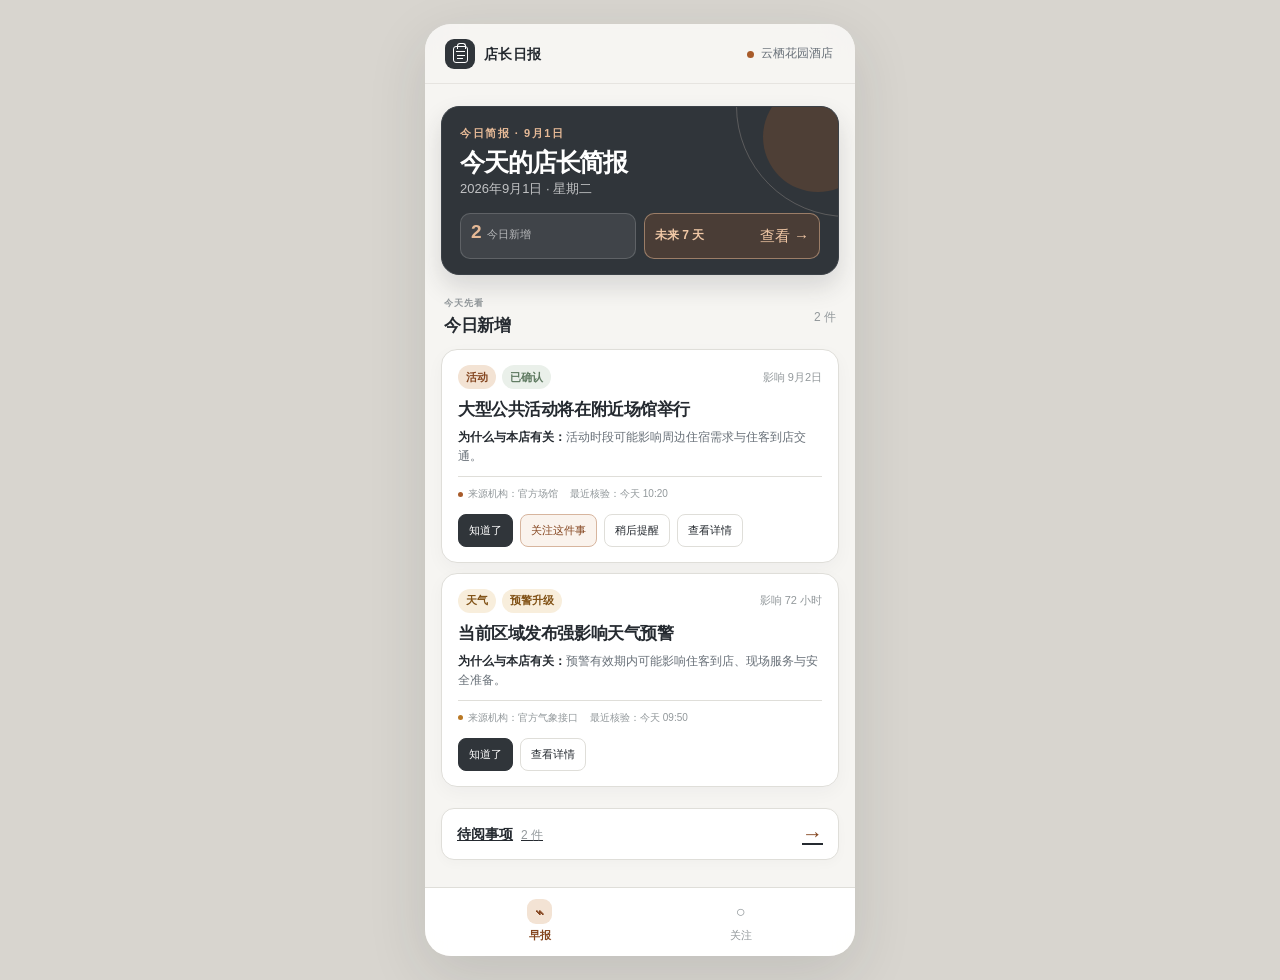
==== store-daily/index.html @ 00996831 "Add store daily interactive prototype" ====
<!doctype html>
<html lang="zh-CN">
<head>
  <meta charset="utf-8">
  <meta name="viewport" content="width=device-width, initial-scale=1, viewport-fit=cover">
  <meta name="description" content="店长日报首页设计预览">
  <title>店长日报｜早报首页设计 V1.0</title>
  <style>
    :root {
      --jr-bg: #F6F5F2;
      --jr-surface: #FFFFFF;
      --jr-surface-soft: #FBF8F5;
      --jr-text: #252A30;
      --jr-text-secondary: #687078;
      --jr-text-muted: #92989B;
      --jr-border: #DFDED9;
      --jr-border-strong: #C9C8C2;
      --jr-action: #30353A;
      --jr-action-hover: #1F2428;
      --jr-accent: #A85B2A;
      --jr-accent-dark: #84451F;
      --jr-accent-soft: #F3E3D4;
      --jr-accent-pale: #FAF3ED;
      --jr-warning: #B97824;
      --jr-warning-soft: #F8EEDC;
      --jr-success: #5F7A61;
      --jr-success-soft: #EAF0EA;
      --jr-danger: #B54747;
      --jr-danger-soft: #F7E8E8;
      --jr-info: #667085;
      --jr-info-soft: #EEF0F2;
      --shadow: 0 18px 60px rgba(37, 42, 48, .12);
    }
    * { box-sizing: border-box; }
    html { background: #D8D5CF; }
    body { margin: 0; background: #D8D5CF; color: var(--jr-text); font-family: -apple-system, BlinkMacSystemFont, "SF Pro Text", "PingFang SC", "Noto Sans SC", sans-serif; line-height: 1.6; }
    button { font: inherit; }
    .phone { width: min(100%, 430px); min-height: 100vh; margin: 0 auto; background: var(--jr-bg); box-shadow: var(--shadow); position: relative; overflow: hidden; }
    .topbar { position: sticky; top: 0; z-index: 4; display: flex; align-items: center; justify-content: space-between; gap: 12px; padding: calc(14px + env(safe-area-inset-top)) 20px 13px; background: rgba(246, 245, 242, .92); backdrop-filter: blur(16px); border-bottom: 1px solid rgba(223, 222, 217, .72); }
    .brand { display: flex; align-items: center; gap: 9px; min-width: 0; }
    .brand-mark { width: 30px; height: 30px; border-radius: 9px; display: grid; place-items: center; background: var(--jr-action); color: #fff; }
    .brand-glyph { position: relative; width: 15px; height: 17px; border: 1.6px solid #fff; border-radius: 3px; background: linear-gradient(#fff, #fff) 3px 8px / 8px 1px no-repeat, linear-gradient(#fff, #fff) 3px 11px / 6px 1px no-repeat; }
    .brand-glyph::before { content: ""; position: absolute; top: 4px; right: 2px; left: 2px; border-top: 1.6px solid #fff; }
    .brand-glyph::after { content: ""; position: absolute; top: -4px; left: 3px; width: 7px; height: 5px; border: 1.6px solid #fff; border-bottom: 0; border-radius: 3px 3px 0 0; }
    .brand-copy { display: grid; gap: 0; line-height: 1.15; }
    .brand-copy strong { font-size: 14px; letter-spacing: .02em; }
    .brand-copy span { color: var(--jr-text-muted); font-size: 10px; letter-spacing: .08em; }
    .hotel-name { display: inline-flex; align-items: center; gap: 7px; max-width: 190px; min-height: 32px; padding: 0 2px; color: var(--jr-text-secondary); font-size: 12px; }
    .hotel-name span:last-child { overflow: hidden; white-space: nowrap; text-overflow: ellipsis; }
    .hotel-dot { width: 7px; height: 7px; border-radius: 50%; background: var(--jr-accent); flex: 0 0 auto; }
    main { padding: 22px 16px 96px; }
    .hero { padding: 18px 18px 15px; border: 1px solid #3B4147; border-radius: 18px; background: var(--jr-action); color: #fff; box-shadow: 0 12px 25px rgba(37, 42, 48, .15); position: relative; overflow: hidden; }
    .hero::before { content: ""; position: absolute; width: 220px; height: 220px; border: 1px solid rgba(243, 227, 212, .22); border-radius: 50%; right: -120px; top: -112px; }
    .hero::after { content: ""; position: absolute; width: 110px; height: 110px; border-radius: 50%; right: -35px; top: -25px; background: rgba(168, 91, 42, .25); }
    .eyebrow { color: #E5B996; font-size: 11px; font-weight: 800; letter-spacing: .14em; }
    h1 { margin: 5px 0 2px; font-size: 25px; line-height: 1.18; letter-spacing: -.045em; text-wrap: balance; color: #fff; }
    .hero-date { color: rgba(255, 255, 255, .7); font-size: 13px; }
    .hero-note { display: none; }
    .summary-grid { display: grid; grid-template-columns: repeat(2, minmax(0, 1fr)); gap: 8px; margin-top: 13px; }
    .summary-item { display: flex; align-items: baseline; gap: 6px; min-height: 46px; padding: 8px 10px; border: 1px solid rgba(255, 255, 255, .16); border-radius: 10px; background: rgba(255, 255, 255, .08); }
    .summary-item b { font-size: 19px; line-height: 1.1; letter-spacing: -.04em; color: #fff; }
    .summary-item span { color: rgba(255, 255, 255, .62); font-size: 11px; }
    .summary-item:first-child b { color: #E5B996; }
    .future-mini { display: flex; align-items: center; justify-content: space-between; gap: 8px; width: 100%; min-height: 46px; margin-top: 0; padding: 0 10px; border: 1px solid rgba(229, 185, 150, .52); border-radius: 10px; background: rgba(168, 91, 42, .22); color: rgba(255, 255, 255, .82); font-size: 11px; cursor: pointer; text-align: left; transition: background .18s ease, border-color .18s ease, transform .18s ease; }
    .future-mini:hover { border-color: rgba(229, 185, 150, .72); background: rgba(168, 91, 42, .28); transform: translateY(-1px); }
    .future-mini strong { color: #F0C7A5; font-size: 12px; font-weight: 750; }
    .future-mini span:last-child { color: #F0C7A5; font-size: 15px; line-height: 1; }
    .week-panel { display: none; margin-top: 14px; padding: 15px; border: 1px solid var(--jr-border); border-radius: 16px; background: var(--jr-surface); box-shadow: 0 6px 18px rgba(37, 42, 48, .035); }
    .week-panel.open { display: block; }
    .panel-head { display: flex; align-items: end; justify-content: space-between; gap: 12px; margin-bottom: 12px; }
    .panel-title { margin: 0; font-size: 15px; letter-spacing: -.02em; }
    .panel-subtitle { color: var(--jr-text-muted); font-size: 11px; }
    .week-close { min-height: 28px; padding: 0 8px; border: 1px solid var(--jr-border); border-radius: 7px; background: var(--jr-bg); color: var(--jr-text-secondary); font-size: 10px; }
    .week-row { display: grid; grid-template-columns: repeat(7, minmax(0, 1fr)); gap: 5px; }
    .day { min-height: 55px; padding: 7px 2px 5px; border: 1px solid transparent; border-radius: 10px; background: var(--jr-bg); color: var(--jr-text-secondary); cursor: pointer; text-align: center; transition: transform .18s ease, border-color .18s ease, background .18s ease; }
    .day:hover { transform: translateY(-1px); border-color: var(--jr-border-strong); }
    .day[aria-selected="true"] { background: var(--jr-accent-soft); border-color: #D7B59E; color: var(--jr-accent-dark); }
    .day-label { display: block; font-size: 10px; }
    .day-number { display: block; margin-top: 2px; font-size: 17px; font-weight: 750; line-height: 1.2; }
    .day-dots { display: flex; justify-content: center; gap: 3px; margin-top: 5px; min-height: 5px; }
    .day-dots i { display: block; width: 4px; height: 4px; border-radius: 50%; background: var(--jr-accent); }
    .day-dots i.weather { background: var(--jr-warning); }
    .day-dots i.traffic { background: var(--jr-info); }
    .week-items { display: grid; gap: 7px; margin-top: 10px; }
    .week-item { display: grid; grid-template-columns: 42px 1fr auto; align-items: center; gap: 9px; min-height: 52px; padding: 9px 10px; border: 1px solid var(--jr-border); border-radius: 11px; background: var(--jr-surface-soft); color: var(--jr-text); text-align: left; text-decoration: none; }
    .week-item:hover { border-color: var(--jr-border-strong); background: var(--jr-bg); }
    .week-item[hidden] { display: none; }
    .week-item-date { color: var(--jr-accent-dark); font-size: 11px; font-weight: 750; }
    .week-item-copy { display: grid; gap: 1px; min-width: 0; }
    .week-item-copy strong { overflow: hidden; font-size: 12px; white-space: nowrap; text-overflow: ellipsis; }
    .week-item-copy span { color: var(--jr-text-muted); font-size: 10px; }
    .week-item-arrow { color: var(--jr-accent-dark); font-size: 17px; }
    .week-empty { margin-top: 10px; padding: 12px; border: 1px dashed var(--jr-border-strong); border-radius: 10px; color: var(--jr-text-muted); font-size: 11px; text-align: center; }
    .section { margin-top: 21px; }
    .section-head { display: flex; align-items: center; justify-content: space-between; gap: 12px; margin: 0 3px 10px; }
    .section-head h2 { margin: 0; font-size: 17px; letter-spacing: -.025em; }
    .section-count { color: var(--jr-text-muted); font-size: 12px; }
    .section-kicker { margin-bottom: 2px; color: var(--jr-text-muted); font-size: 9px; font-weight: 800; letter-spacing: .12em; }
    .card-stack { display: grid; gap: 10px; }
    .event-card { padding: 15px 16px; border: 1px solid var(--jr-border); border-radius: 16px; background: var(--jr-surface); box-shadow: 0 6px 18px rgba(37, 42, 48, .035); }
    .event-card.compact { padding: 13px 14px; background: var(--jr-surface-soft); border-color: #E7DDD3; box-shadow: none; }
    .card-top { display: flex; align-items: center; justify-content: space-between; gap: 10px; }
    .tag-row { display: flex; flex-wrap: wrap; gap: 6px; align-items: center; }
    .tag { display: inline-flex; align-items: center; min-height: 24px; padding: 0 8px; border-radius: 999px; background: var(--jr-accent-soft); color: var(--jr-accent-dark); font-size: 11px; font-weight: 750; }
    .tag.warning { background: var(--jr-warning-soft); color: #815216; }
    .tag.info { background: var(--jr-info-soft); color: var(--jr-info); }
    .tag.status { background: var(--jr-success-soft); color: var(--jr-success); }
    .tag.changed { background: var(--jr-warning-soft); color: #815216; }
    .tag.cancelled { background: var(--jr-danger-soft); color: var(--jr-danger); }
    .card-time { color: var(--jr-text-muted); font-size: 11px; white-space: nowrap; }
    .event-card h3 { margin: 10px 0 6px; font-size: 17px; line-height: 1.34; letter-spacing: -.025em; text-wrap: pretty; }
    .event-card.compact h3 { margin-top: 8px; font-size: 15px; }
    .fact-line { margin: 0; color: var(--jr-text-secondary); font-size: 12px; line-height: 1.58; }
    .fact-line strong { color: var(--jr-text); font-weight: 700; }
    .card-meta { display: flex; flex-wrap: wrap; gap: 6px 12px; margin-top: 10px; padding-top: 9px; border-top: 1px solid var(--jr-border); color: var(--jr-text-muted); font-size: 10px; }
    .event-card.compact .card-meta { border-top-color: #E7DDD3; }
    .meta-item { display: inline-flex; align-items: center; gap: 5px; }
    .meta-dot { width: 5px; height: 5px; border-radius: 50%; background: var(--jr-accent); }
    .meta-dot.warning { background: var(--jr-warning); }
    .meta-dot.info { background: var(--jr-info); }
    .check-list { display: none; }
    .check-list li { display: flex; gap: 7px; color: var(--jr-text-secondary); font-size: 12px; }
    .check-list li::before { content: ""; width: 6px; height: 6px; margin-top: 7px; border-radius: 50%; background: var(--jr-accent); flex: 0 0 auto; }
    .card-actions { display: flex; flex-wrap: wrap; gap: 7px; margin-top: 12px; }
    .action { min-height: 33px; padding: 0 10px; border: 1px solid var(--jr-border); border-radius: 8px; background: var(--jr-surface); color: var(--jr-text); font-size: 11px; cursor: pointer; transition: background .18s ease, border-color .18s ease, color .18s ease; }
    .action:hover { border-color: var(--jr-border-strong); background: var(--jr-bg); }
    .action.primary { border-color: var(--jr-action); background: var(--jr-action); color: #fff; }
    .action.primary:hover { background: var(--jr-action-hover); }
    .action.accent { border-color: #D7B59E; background: var(--jr-accent-pale); color: var(--jr-accent-dark); }
    .action.accent.active { background: var(--jr-accent-soft); }
    .action.read.active { color: var(--jr-info); background: var(--jr-info-soft); }
    .dynamic-note { display: flex; gap: 8px; align-items: flex-start; margin: 0 2px 10px; color: var(--jr-text-secondary); font-size: 12px; }
    .dynamic-note::before { content: "↻"; display: grid; place-items: center; width: 18px; height: 18px; border-radius: 50%; background: var(--jr-accent-soft); color: var(--jr-accent-dark); font-size: 12px; flex: 0 0 auto; }
    .pending-date { margin-top: 11px; padding: 12px 13px; border: 1px dashed var(--jr-border-strong); border-radius: 12px; color: var(--jr-text-secondary); background: #FAFAF8; font-size: 12px; }
    .pending-date strong { color: var(--jr-text); }
    .future-entry { display: flex; align-items: center; justify-content: space-between; gap: 12px; min-height: 58px; padding: 12px 13px; border: 1px solid var(--jr-border); border-radius: 13px; background: var(--jr-bg); color: var(--jr-text); cursor: pointer; text-align: left; }
    .future-entry:hover { border-color: var(--jr-border-strong); background: var(--jr-surface-soft); }
    .future-entry-copy { display: grid; gap: 1px; }
    .future-entry-copy strong { font-size: 14px; }
    .future-entry-copy span { color: var(--jr-text-secondary); font-size: 11px; }
    .future-entry-arrow { color: var(--jr-accent-dark); font-size: 22px; line-height: 1; }
    .unread-entry { display: flex; align-items: center; justify-content: space-between; gap: 12px; width: 100%; min-height: 52px; padding: 0 15px; border: 1px solid var(--jr-border); border-radius: 13px; background: var(--jr-surface); color: var(--jr-text); cursor: pointer; text-align: left; box-shadow: 0 4px 12px rgba(37, 42, 48, .025); transition: border-color .18s ease, background .18s ease, transform .18s ease; }
    .unread-entry:hover { border-color: var(--jr-border-strong); background: var(--jr-surface-soft); transform: translateY(-1px); }
    .unread-entry-copy { display: flex; align-items: baseline; gap: 8px; }
    .unread-entry-copy strong { font-size: 14px; }
    .unread-entry-copy span { color: var(--jr-text-muted); font-size: 12px; }
    .unread-entry-arrow { color: var(--jr-accent-dark); font-size: 21px; line-height: 1; }
    .bottom-nav { position: absolute; z-index: 5; right: 0; bottom: 0; left: 0; display: grid; grid-template-columns: repeat(2, 1fr); gap: 8px; padding: 10px 18px calc(10px + env(safe-area-inset-bottom)); background: rgba(255, 255, 255, .94); border-top: 1px solid var(--jr-border); backdrop-filter: blur(16px); }
    .nav-button { display: grid; justify-items: center; gap: 3px; min-height: 44px; border: 0; background: transparent; color: var(--jr-text-muted); cursor: pointer; font-size: 11px; }
    .nav-button[aria-current="page"] { color: var(--jr-accent-dark); font-weight: 750; }
    .nav-icon { display: grid; place-items: center; width: 25px; height: 25px; border-radius: 9px; font-size: 16px; line-height: 1; }
    .nav-button[aria-current="page"] .nav-icon { background: var(--jr-accent-soft); }
    .toast { position: fixed; z-index: 20; left: 50%; bottom: 92px; transform: translate(-50%, 16px); padding: 9px 13px; border-radius: 10px; background: var(--jr-action); color: #fff; font-size: 12px; opacity: 0; pointer-events: none; transition: opacity .2s ease, transform .2s ease; }
    .toast.show { opacity: 1; transform: translate(-50%, 0); }
    .sheet-backdrop { position: fixed; z-index: 10; inset: 0; display: grid; align-items: end; background: rgba(37, 42, 48, .24); opacity: 0; pointer-events: none; transition: opacity .2s ease; }
    .sheet-backdrop.open { opacity: 1; pointer-events: auto; }
    .sheet { width: min(100%, 430px); padding: 16px 18px calc(18px + env(safe-area-inset-bottom)); border-radius: 22px 22px 0 0; background: var(--jr-surface); transform: translateY(20px); transition: transform .25s ease; }
    .sheet-backdrop.open .sheet { transform: translateY(0); }
    .sheet-handle { width: 34px; height: 4px; margin: 0 auto 15px; border-radius: 99px; background: var(--jr-border-strong); }
    .sheet h2 { margin: 0 0 5px; font-size: 18px; letter-spacing: -.025em; }
    .sheet p { margin: 0; color: var(--jr-text-secondary); font-size: 13px; }
    .sheet-options { display: grid; gap: 8px; margin-top: 15px; }
    .sheet-option { display: flex; align-items: center; justify-content: space-between; gap: 12px; min-height: 46px; padding: 0 13px; border: 1px solid var(--jr-border); border-radius: 11px; background: var(--jr-surface); color: var(--jr-text); text-align: left; cursor: pointer; }
    .sheet-option small { color: var(--jr-text-muted); }
    .sheet-close { width: 100%; min-height: 42px; margin-top: 12px; border: 0; border-radius: 10px; background: var(--jr-bg); color: var(--jr-text-secondary); cursor: pointer; }
    @media (min-width: 700px) { body { padding: 24px 0; } .phone { min-height: calc(100vh - 48px); border-radius: 26px; } .topbar { border-radius: 26px 26px 0 0; } }
  </style>
</head>
<body>
  <div class="phone" data-screen-label="早报首页">
    <header class="topbar">
      <div class="brand">
        <div class="brand-mark" aria-hidden="true"><span class="brand-glyph"></span></div>
        <div class="brand-copy"><strong>店长日报</strong></div>
      </div>
      <div class="hotel-name" aria-label="当前酒店"><span class="hotel-dot" aria-hidden="true"></span><span>云栖花园酒店</span></div>
    </header>

    <main>
      <section class="hero" aria-labelledby="pageTitle">
        <div class="eyebrow">今日简报 · 9月1日</div>
        <h1 id="pageTitle">今天的店长简报</h1>
        <div class="hero-date">2026年9月1日 · 星期二</div>
        <p class="hero-note">先看今天新增，其他事项按需展开查看。</p>
        <div class="summary-grid" aria-label="今日摘要（原型演示）">
          <div class="summary-item"><b>2</b><span>今日新增</span></div>
          <button class="future-mini" id="futureEntry" type="button" aria-label="查看未来 7 天事项" aria-expanded="false" aria-controls="weekPanel"><span><strong>未来 7 天</strong></span><span aria-hidden="true">查看&nbsp;→</span></button>
        </div>
      </section>

      <section class="week-panel" id="weekPanel" aria-labelledby="weekTitle" hidden>
        <div class="panel-head"><div><h2 class="panel-title" id="weekTitle">未来 7 天</h2><div class="panel-subtitle">按日期查看已确认事项</div></div><button class="week-close" id="weekClose" type="button">收起</button></div>
        <div class="week-row" role="tablist" aria-label="未来 7 天日期">
          <button class="day" type="button" role="tab" aria-selected="true" data-week-day="1"><span class="day-label">今天</span><span class="day-number">1</span><span class="day-dots"></span></button>
          <button class="day" type="button" role="tab" aria-selected="false" data-week-day="2"><span class="day-label">周三</span><span class="day-number">2</span><span class="day-dots"><i></i></span></button>
          <button class="day" type="button" role="tab" aria-selected="false" data-week-day="3"><span class="day-label">周四</span><span class="day-number">3</span><span class="day-dots"><i class="weather"></i><i class="traffic"></i></span></button>
          <button class="day" type="button" role="tab" aria-selected="false" data-week-day="4"><span class="day-label">周五</span><span class="day-number">4</span><span class="day-dots"></span></button>
          <button class="day" type="button" role="tab" aria-selected="false" data-week-day="5"><span class="day-label">周六</span><span class="day-number">5</span><span class="day-dots"><i></i></span></button>
          <button class="day" type="button" role="tab" aria-selected="false" data-week-day="6"><span class="day-label">周日</span><span class="day-number">6</span><span class="day-dots"></span></button>
          <button class="day" type="button" role="tab" aria-selected="false" data-week-day="7"><span class="day-label">周一</span><span class="day-number">7</span><span class="day-dots"></span></button>
        </div>
        <div class="week-items" id="weekItems" aria-live="polite">
          <a class="week-item" data-week-item="1" href="detail.html?id=weather&from=home"><span class="week-item-date">9月1日</span><span class="week-item-copy"><strong>当前区域发布强影响天气预警</strong><span>天气 · 预警升级</span></span><span class="week-item-arrow" aria-hidden="true">→</span></a>
          <a class="week-item" data-week-item="2" href="detail.html?id=activity&from=home"><span class="week-item-date">9月2日</span><span class="week-item-copy"><strong>大型公共活动将在附近场馆举行</strong><span>活动 · 已确认</span></span><span class="week-item-arrow" aria-hidden="true">→</span></a>
          <a class="week-item" data-week-item="3" href="detail.html?id=weather&from=home"><span class="week-item-date">9月3日</span><span class="week-item-copy"><strong>当前区域发布强影响天气预警</strong><span>天气 · 影响持续</span></span><span class="week-item-arrow" aria-hidden="true">→</span></a>
          <a class="week-item" data-week-item="3" href="detail.html?id=traffic&from=home"><span class="week-item-date">9月3日</span><span class="week-item-copy"><strong>主要到店路线将出现运行变化</strong><span>交通 · 已确认</span></span><span class="week-item-arrow" aria-hidden="true">→</span></a>
          <a class="week-item" data-week-item="5" href="detail.html?id=weekend&from=home"><span class="week-item-date">9月5日</span><span class="week-item-copy"><strong>周末公共活动将在城市会展区域举行</strong><span>活动 · 待阅</span></span><span class="week-item-arrow" aria-hidden="true">→</span></a>
          <div class="week-empty" id="weekEmpty" hidden>这一天暂无已确认事项。</div>
        </div>
      </section>

      <section class="section" aria-labelledby="newTitle">
        <div class="section-head"><div><div class="section-kicker">今天先看</div><h2 id="newTitle">今日新增</h2></div><span class="section-count">2 件</span></div>
        <div class="card-stack">
          <article class="event-card">
            <div class="card-top"><div class="tag-row"><span class="tag">活动</span><span class="tag status">已确认</span></div><span class="card-time">影响 9月2日</span></div>
            <h3>大型公共活动将在附近场馆举行</h3>
            <p class="fact-line"><strong>为什么与本店有关：</strong>活动时段可能影响周边住宿需求与住客到店交通。</p>
            <ul class="check-list"><li>检查相关日期的房量与售价</li><li>查看住客主要到店路线</li></ul>
            <div class="card-meta"><span class="meta-item"><i class="meta-dot"></i>来源机构：官方场馆</span><span class="meta-item">最近核验：今天 10:20</span></div>
            <div class="card-actions"><button class="action primary" type="button" data-read>知道了</button><button class="action accent" type="button" data-follow>关注这件事</button><button class="action" type="button" data-remind>稍后提醒</button><button class="action" type="button" data-detail data-detail-id="activity">查看详情</button></div>
          </article>
          <article class="event-card">
            <div class="card-top"><div class="tag-row"><span class="tag warning">天气</span><span class="tag changed">预警升级</span></div><span class="card-time">影响 72 小时</span></div>
            <h3>当前区域发布强影响天气预警</h3>
            <p class="fact-line"><strong>为什么与本店有关：</strong>预警有效期内可能影响住客到店、现场服务与安全准备。</p>
            <div class="card-meta"><span class="meta-item"><i class="meta-dot warning"></i>来源机构：官方气象接口</span><span class="meta-item">最近核验：今天 09:50</span></div>
            <div class="card-actions"><button class="action primary" type="button" data-read>知道了</button><button class="action" type="button" data-detail data-detail-id="weather">查看详情</button></div>
          </article>
        </div>
      </section>

      <section class="section" aria-labelledby="unreadTitle">
        <a class="unread-entry" id="unreadEntry" href="pending.html" aria-label="待阅事项，2 件">
          <span class="unread-entry-copy"><strong id="unreadTitle">待阅事项</strong><span>2 件</span></span>
          <span class="unread-entry-arrow" aria-hidden="true">→</span>
        </a>
      </section>
    </main>

    <nav class="bottom-nav" aria-label="主导航">
      <button class="nav-button" type="button" aria-current="page" data-nav="brief"><span class="nav-icon">⌁</span><span>早报</span></button>
      <button class="nav-button" type="button" data-nav="follow"><span class="nav-icon">○</span><span>关注</span></button>
    </nav>
  </div>

  <div class="toast" id="toast" role="status" aria-live="polite"></div>

  <div class="sheet-backdrop" id="sheetBackdrop" aria-hidden="true">
    <section class="sheet" role="dialog" aria-modal="true" aria-labelledby="sheetTitle">
      <div class="sheet-handle" aria-hidden="true"></div>
      <h2 id="sheetTitle">操作</h2>
      <p id="sheetDescription">原型演示</p>
      <div class="sheet-options" id="sheetOptions"></div>
      <button class="sheet-close" id="sheetClose" type="button">关闭</button>
    </section>
  </div>

  <script>
    const toast = document.querySelector('#toast');
    const backdrop = document.querySelector('#sheetBackdrop');
    const sheetTitle = document.querySelector('#sheetTitle');
    const sheetDescription = document.querySelector('#sheetDescription');
    const sheetOptions = document.querySelector('#sheetOptions');
    let toastTimer;

    function showToast(message) {
      toast.textContent = message;
      toast.classList.add('show');
      clearTimeout(toastTimer);
      toastTimer = setTimeout(() => toast.classList.remove('show'), 2200);
    }

    function closeSheet() {
      backdrop.classList.remove('open');
      backdrop.setAttribute('aria-hidden', 'true');
      sheetOptions.innerHTML = '';
    }

    function openSheet(title, description, options) {
      sheetTitle.textContent = title;
      sheetDescription.textContent = description;
      sheetOptions.innerHTML = '';
      options.forEach((option) => {
        const button = document.createElement('button');
        button.className = 'sheet-option';
        button.type = 'button';
        button.innerHTML = `<span>${option.label}</span><small>${option.note || '原型演示'}</small>`;
        button.addEventListener('click', () => {
          if (option.action) option.action();
          closeSheet();
        });
        sheetOptions.appendChild(button);
      });
      backdrop.classList.add('open');
      backdrop.setAttribute('aria-hidden', 'false');
    }

    document.querySelector('#sheetClose').addEventListener('click', closeSheet);
    backdrop.addEventListener('click', (event) => { if (event.target === backdrop) closeSheet(); });

    const futureEntry = document.querySelector('#futureEntry');
    const weekPanel = document.querySelector('#weekPanel');
    const weekEmpty = document.querySelector('#weekEmpty');
    const weekItems = [...document.querySelectorAll('[data-week-item]')];

    function renderWeekDay(day) {
      document.querySelectorAll('[data-week-day]').forEach((button) => button.setAttribute('aria-selected', button.dataset.weekDay === day ? 'true' : 'false'));
      let visibleCount = 0;
      weekItems.forEach((item) => {
        const visible = item.dataset.weekItem === day;
        item.hidden = !visible;
        if (visible) visibleCount += 1;
      });
      weekEmpty.hidden = visibleCount > 0;
    }

    function openWeekPanel() {
      weekPanel.hidden = false;
      weekPanel.classList.add('open');
      futureEntry.setAttribute('aria-expanded', 'true');
      futureEntry.querySelector('span:last-child').innerHTML = '收起&nbsp;↑';
      renderWeekDay('1');
      weekPanel.scrollIntoView({ behavior: 'smooth', block: 'start' });
    }

    function closeWeekPanel() {
      weekPanel.classList.remove('open');
      weekPanel.hidden = true;
      futureEntry.setAttribute('aria-expanded', 'false');
      futureEntry.querySelector('span:last-child').innerHTML = '查看&nbsp;→';
    }

    futureEntry.addEventListener('click', () => {
      if (weekPanel.hidden) openWeekPanel();
      else closeWeekPanel();
    });
    document.querySelector('#weekClose').addEventListener('click', closeWeekPanel);
    document.querySelectorAll('[data-week-day]').forEach((button) => button.addEventListener('click', () => renderWeekDay(button.dataset.weekDay)));
    renderWeekDay('1');

    document.querySelectorAll('[data-remind]').forEach((button) => button.addEventListener('click', () => openSheet('稍后提醒', '只展示仍然有效的提醒选项。', [
      { label: '事项发生前 1 天', note: '原型演示', action: () => showToast('已选择：事项发生前 1 天') },
      { label: '事项发生前 3 天', note: '原型演示', action: () => showToast('已选择：事项发生前 3 天') },
      { label: '自定义日期和时间', note: '原型演示', action: () => showToast('原型演示：打开日期时间选择') }
    ])));

    document.querySelectorAll('[data-read]').forEach((button) => button.addEventListener('click', () => {
      button.classList.toggle('active');
      button.textContent = button.classList.contains('active') ? '已阅' : '知道了';
      showToast(button.classList.contains('active') ? '已标记为已阅；今日新增仍保留' : '已恢复为未阅演示状态');
    }));

    document.querySelectorAll('[data-follow]').forEach((button) => button.addEventListener('click', () => {
      const active = button.classList.toggle('active');
      localStorage.setItem('jr-follow-activity', active ? '1' : '0');
      button.textContent = active ? '已关注' : '关注这件事';
      showToast(active ? '已加入关注；完整列表请进入“关注”' : '已取消关注');
    }));

    document.querySelectorAll('[data-detail]').forEach((button) => button.addEventListener('click', () => {
      location.href = `detail.html?id=${button.dataset.detailId || 'activity'}&from=home`;
    }));

    document.querySelectorAll('[data-nav]').forEach((button) => button.addEventListener('click', () => {
      if (button.dataset.nav === 'brief') {
        document.querySelectorAll('[data-nav]').forEach((item) => item.removeAttribute('aria-current'));
        button.setAttribute('aria-current', 'page');
        showToast('当前为早报首页');
        return;
      }
      location.href = 'follow.html';
    }));
  </script>
</body>
</html>
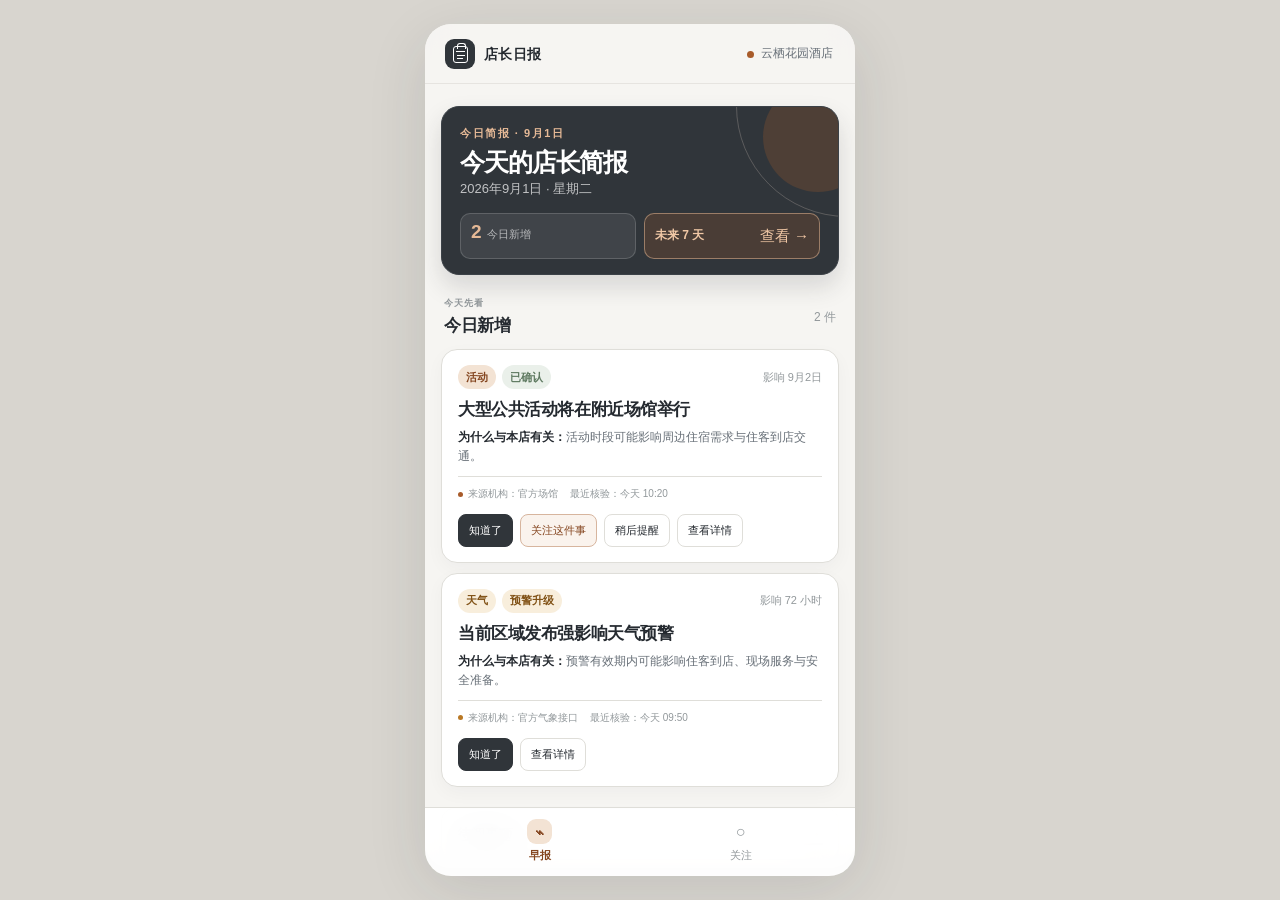
==== commit 5ae7f035: "Constrain store daily homepage to mobile viewport" ====
--- a/store-daily/index.html
+++ b/store-daily/index.html
@@ -4,7 +4,7 @@
   <meta charset="utf-8">
   <meta name="viewport" content="width=device-width, initial-scale=1, viewport-fit=cover">
   <meta name="description" content="店长日报首页设计预览">
-  <title>店长日报｜早报首页设计 V1.0</title>
+  <title>店长日报｜早报首页设计 V1.1</title>
   <style>
     :root {
       --jr-bg: #F6F5F2;
@@ -33,9 +33,10 @@
     }
     * { box-sizing: border-box; }
     html { background: #D8D5CF; }
-    body { margin: 0; background: #D8D5CF; color: var(--jr-text); font-family: -apple-system, BlinkMacSystemFont, "SF Pro Text", "PingFang SC", "Noto Sans SC", sans-serif; line-height: 1.6; }
+    body { margin: 0; min-height: 100vh; overflow: hidden; background: #D8D5CF; color: var(--jr-text); font-family: -apple-system, BlinkMacSystemFont, "SF Pro Text", "PingFang SC", "Noto Sans SC", sans-serif; line-height: 1.6; }
     button { font: inherit; }
-    .phone { width: min(100%, 430px); min-height: 100vh; margin: 0 auto; background: var(--jr-bg); box-shadow: var(--shadow); position: relative; overflow: hidden; }
+    .phone { width: min(100%, 430px); height: min(844px, 100vh); min-height: 0; margin: 0 auto; background: var(--jr-bg); box-shadow: var(--shadow); position: relative; overflow-x: hidden; overflow-y: auto; scrollbar-width: none; overscroll-behavior: contain; }
+    .phone::-webkit-scrollbar { width: 0; height: 0; }
     .topbar { position: sticky; top: 0; z-index: 4; display: flex; align-items: center; justify-content: space-between; gap: 12px; padding: calc(14px + env(safe-area-inset-top)) 20px 13px; background: rgba(246, 245, 242, .92); backdrop-filter: blur(16px); border-bottom: 1px solid rgba(223, 222, 217, .72); }
     .brand { display: flex; align-items: center; gap: 9px; min-width: 0; }
     .brand-mark { width: 30px; height: 30px; border-radius: 9px; display: grid; place-items: center; background: var(--jr-action); color: #fff; }
@@ -145,7 +146,7 @@
     .unread-entry-copy strong { font-size: 14px; }
     .unread-entry-copy span { color: var(--jr-text-muted); font-size: 12px; }
     .unread-entry-arrow { color: var(--jr-accent-dark); font-size: 21px; line-height: 1; }
-    .bottom-nav { position: absolute; z-index: 5; right: 0; bottom: 0; left: 0; display: grid; grid-template-columns: repeat(2, 1fr); gap: 8px; padding: 10px 18px calc(10px + env(safe-area-inset-bottom)); background: rgba(255, 255, 255, .94); border-top: 1px solid var(--jr-border); backdrop-filter: blur(16px); }
+    .bottom-nav { position: fixed; z-index: 5; right: auto; bottom: 0; left: 50%; display: grid; grid-template-columns: repeat(2, minmax(0, 1fr)); gap: 8px; width: min(100%, 430px); padding: 10px 18px calc(10px + env(safe-area-inset-bottom)); transform: translateX(-50%); background: rgba(255, 255, 255, .94); border-top: 1px solid var(--jr-border); backdrop-filter: blur(16px); }
     .nav-button { display: grid; justify-items: center; gap: 3px; min-height: 44px; border: 0; background: transparent; color: var(--jr-text-muted); cursor: pointer; font-size: 11px; }
     .nav-button[aria-current="page"] { color: var(--jr-accent-dark); font-weight: 750; }
     .nav-icon { display: grid; place-items: center; width: 25px; height: 25px; border-radius: 9px; font-size: 16px; line-height: 1; }
@@ -163,7 +164,7 @@
     .sheet-option { display: flex; align-items: center; justify-content: space-between; gap: 12px; min-height: 46px; padding: 0 13px; border: 1px solid var(--jr-border); border-radius: 11px; background: var(--jr-surface); color: var(--jr-text); text-align: left; cursor: pointer; }
     .sheet-option small { color: var(--jr-text-muted); }
     .sheet-close { width: 100%; min-height: 42px; margin-top: 12px; border: 0; border-radius: 10px; background: var(--jr-bg); color: var(--jr-text-secondary); cursor: pointer; }
-    @media (min-width: 700px) { body { padding: 24px 0; } .phone { min-height: calc(100vh - 48px); border-radius: 26px; } .topbar { border-radius: 26px 26px 0 0; } }
+    @media (min-width: 700px) { body { padding: 24px 0; } .phone { height: min(844px, calc(100vh - 48px)); border-radius: 26px; } .topbar { border-radius: 26px 26px 0 0; } .bottom-nav { bottom: 24px; border-radius: 0 0 26px 26px; } }
   </style>
 </head>
 <body>
